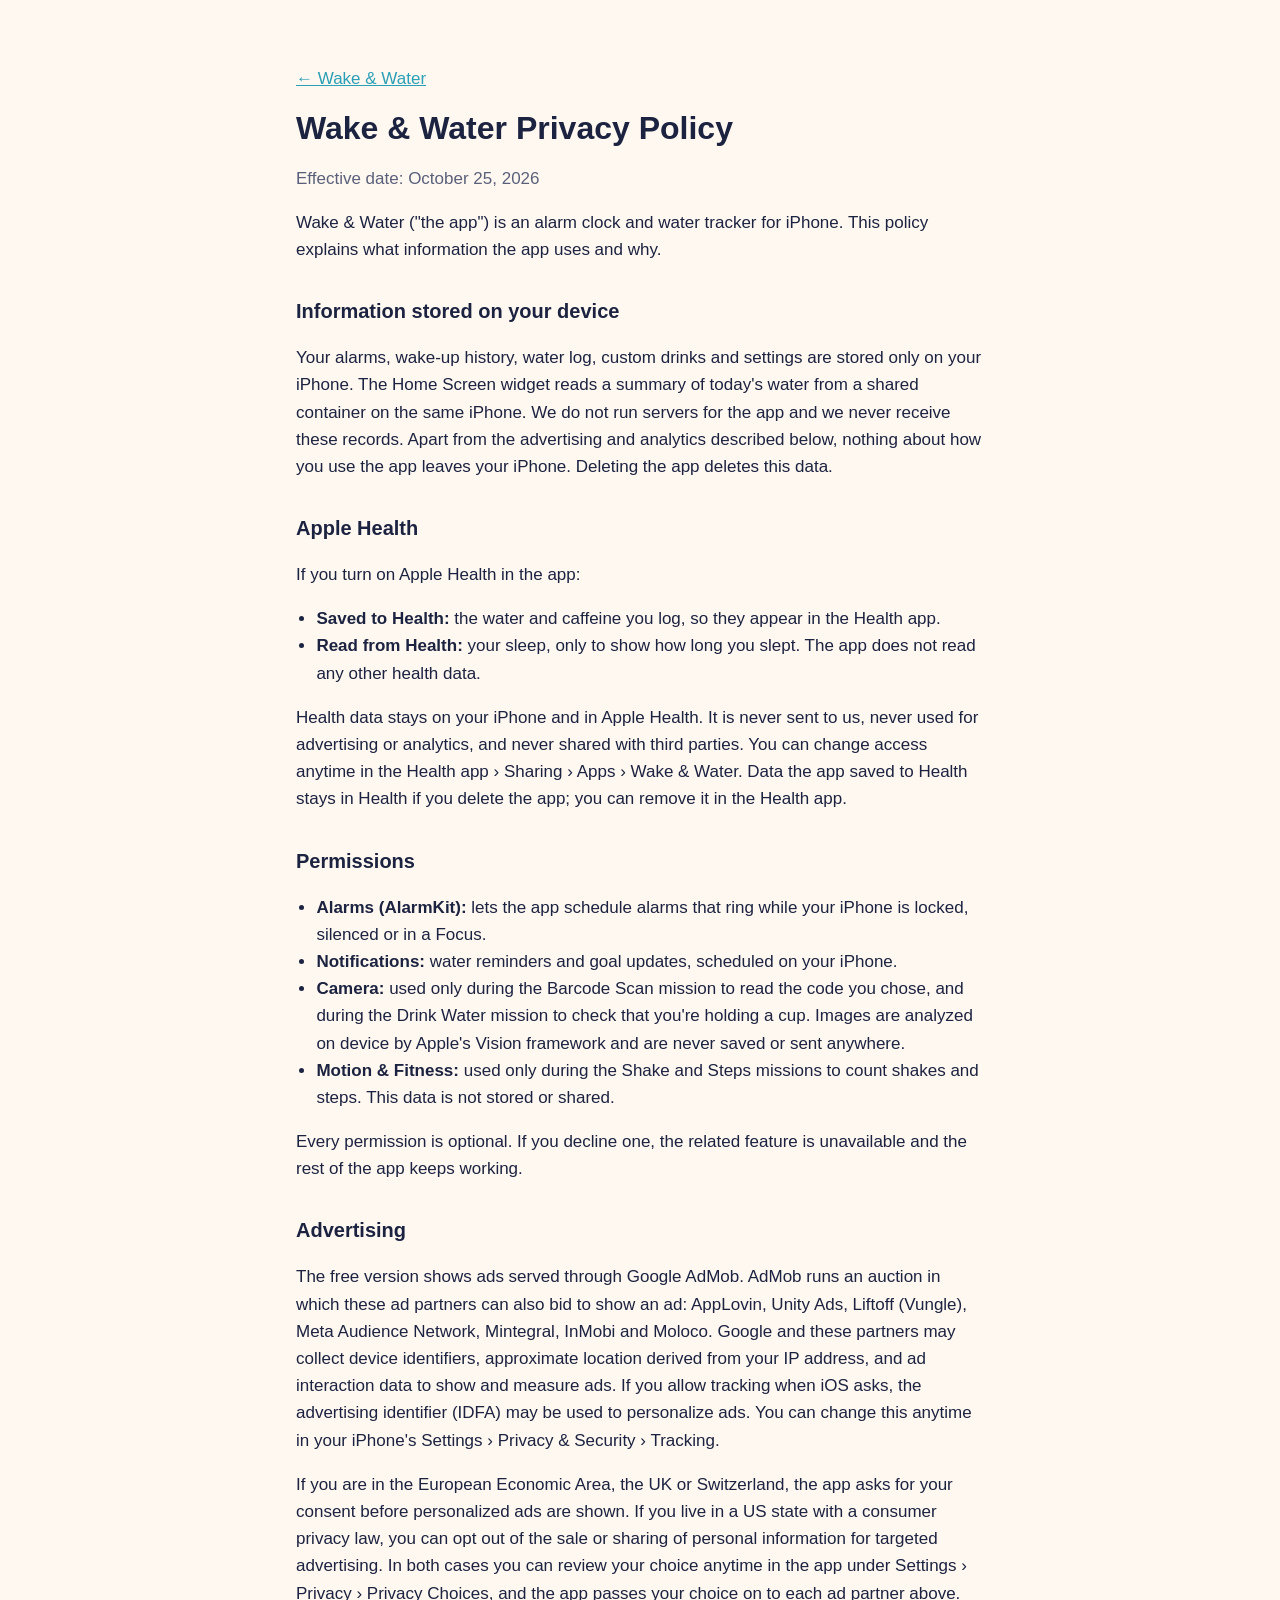
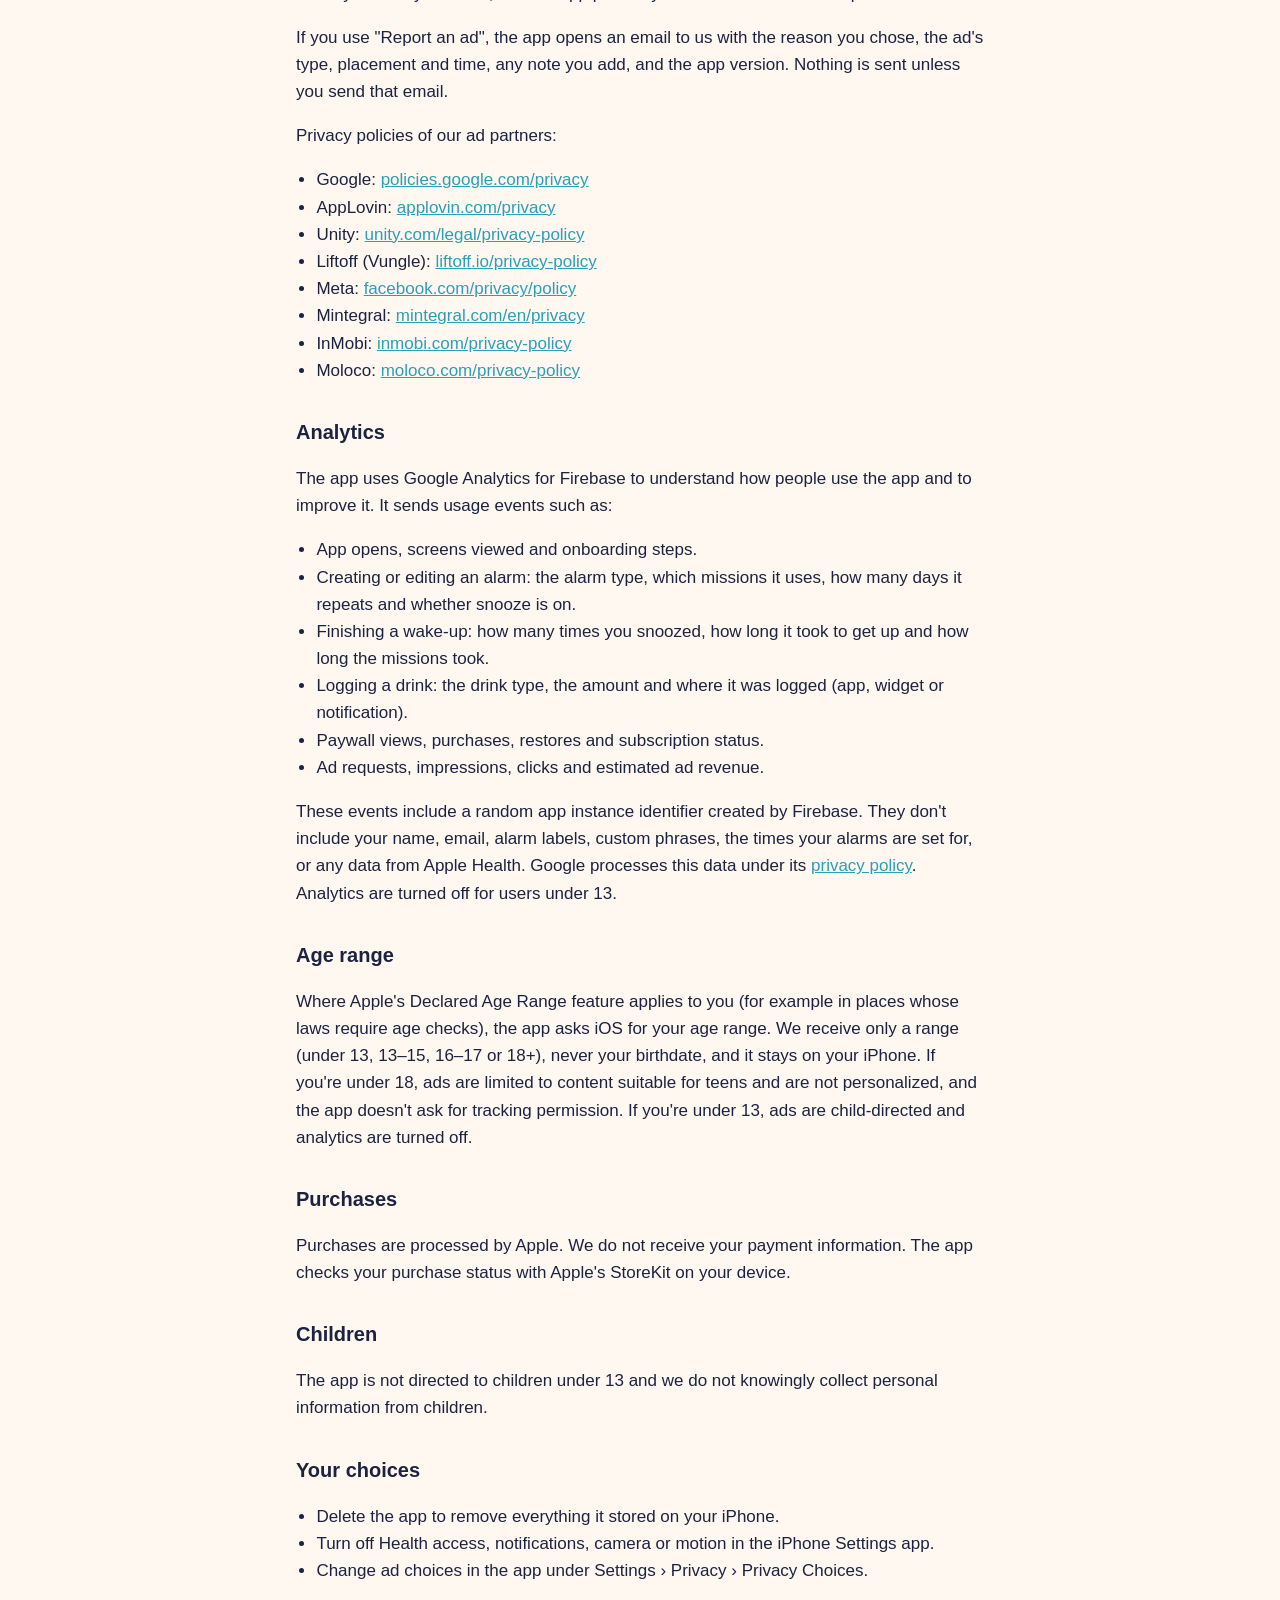
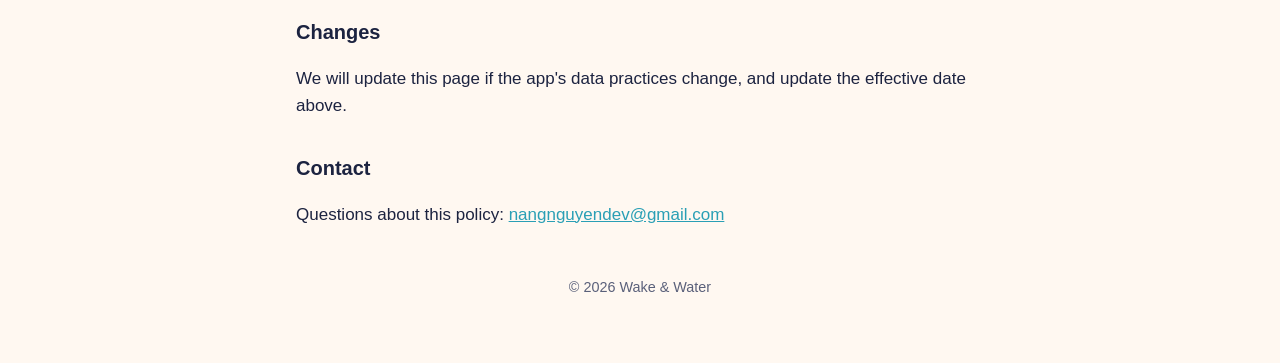
==== privacy/index.html @ 4f68ad0a "Wake & Water support, privacy policy and app-ads.txt Co-Authored-By: Claude Opus 5.5 <noreply@anthro" ====
<!doctype html>
<html lang="en">
<head>
  <meta charset="utf-8">
  <meta name="viewport" content="width=device-width, initial-scale=1">
  <title>Privacy Policy · Wake &amp; Water</title>
  <link rel="icon" href="../icon.png">
  <link rel="stylesheet" href="../style.css">
</head>
<body>
<main>
  <p><a href="../">← Wake &amp; Water</a></p>
  <h1>Wake &amp; Water Privacy Policy</h1>
  <p class="muted">Effective date: October 25, 2026</p>

  <p>Wake &amp; Water ("the app") is an alarm clock and water tracker for iPhone. This policy explains what information the app uses and why.</p>

  <h2>Information stored on your device</h2>
  <p>Your alarms, wake-up history, water log, custom drinks and settings are stored only on your iPhone. The Home Screen widget reads a summary of today's water from a shared container on the same iPhone. We do not run servers for the app and we never receive these records. Apart from the advertising and analytics described below, nothing about how you use the app leaves your iPhone. Deleting the app deletes this data.</p>

  <h2>Apple Health</h2>
  <p>If you turn on Apple Health in the app:</p>
  <ul>
    <li><strong>Saved to Health:</strong> the water and caffeine you log, so they appear in the Health app.</li>
    <li><strong>Read from Health:</strong> your sleep, only to show how long you slept. The app does not read any other health data.</li>
  </ul>
  <p>Health data stays on your iPhone and in Apple Health. It is never sent to us, never used for advertising or analytics, and never shared with third parties. You can change access anytime in the Health app › Sharing › Apps › Wake &amp; Water. Data the app saved to Health stays in Health if you delete the app; you can remove it in the Health app.</p>

  <h2>Permissions</h2>
  <ul>
    <li><strong>Alarms (AlarmKit):</strong> lets the app schedule alarms that ring while your iPhone is locked, silenced or in a Focus.</li>
    <li><strong>Notifications:</strong> water reminders and goal updates, scheduled on your iPhone.</li>
    <li><strong>Camera:</strong> used only during the Barcode Scan mission to read the code you chose, and during the Drink Water mission to check that you're holding a cup. Images are analyzed on device by Apple's Vision framework and are never saved or sent anywhere.</li>
    <li><strong>Motion &amp; Fitness:</strong> used only during the Shake and Steps missions to count shakes and steps. This data is not stored or shared.</li>
  </ul>
  <p>Every permission is optional. If you decline one, the related feature is unavailable and the rest of the app keeps working.</p>

  <h2>Advertising</h2>
  <p>The free version shows ads served through Google AdMob. AdMob runs an auction in which these ad partners can also bid to show an ad: AppLovin, Unity Ads, Liftoff (Vungle), Meta Audience Network, Mintegral, InMobi and Moloco. Google and these partners may collect device identifiers, approximate location derived from your IP address, and ad interaction data to show and measure ads. If you allow tracking when iOS asks, the advertising identifier (IDFA) may be used to personalize ads. You can change this anytime in your iPhone's Settings › Privacy &amp; Security › Tracking.</p>
  <p>If you are in the European Economic Area, the UK or Switzerland, the app asks for your consent before personalized ads are shown. If you live in a US state with a consumer privacy law, you can opt out of the sale or sharing of personal information for targeted advertising. In both cases you can review your choice anytime in the app under Settings › Privacy › Privacy Choices, and the app passes your choice on to each ad partner above.</p>
  <p>If you use "Report an ad", the app opens an email to us with the reason you chose, the ad's type, placement and time, any note you add, and the app version. Nothing is sent unless you send that email.</p>
  <p>Privacy policies of our ad partners:</p>
  <ul>
    <li>Google: <a href="https://policies.google.com/privacy">policies.google.com/privacy</a></li>
    <li>AppLovin: <a href="https://www.applovin.com/privacy/">applovin.com/privacy</a></li>
    <li>Unity: <a href="https://unity.com/legal/privacy-policy">unity.com/legal/privacy-policy</a></li>
    <li>Liftoff (Vungle): <a href="https://liftoff.io/privacy-policy/">liftoff.io/privacy-policy</a></li>
    <li>Meta: <a href="https://www.facebook.com/privacy/policy/">facebook.com/privacy/policy</a></li>
    <li>Mintegral: <a href="https://www.mintegral.com/en/privacy">mintegral.com/en/privacy</a></li>
    <li>InMobi: <a href="https://www.inmobi.com/privacy-policy">inmobi.com/privacy-policy</a></li>
    <li>Moloco: <a href="https://www.moloco.com/privacy-policy">moloco.com/privacy-policy</a></li>
  </ul>

  <h2>Analytics</h2>
  <p>The app uses Google Analytics for Firebase to understand how people use the app and to improve it. It sends usage events such as:</p>
  <ul>
    <li>App opens, screens viewed and onboarding steps.</li>
    <li>Creating or editing an alarm: the alarm type, which missions it uses, how many days it repeats and whether snooze is on.</li>
    <li>Finishing a wake-up: how many times you snoozed, how long it took to get up and how long the missions took.</li>
    <li>Logging a drink: the drink type, the amount and where it was logged (app, widget or notification).</li>
    <li>Paywall views, purchases, restores and subscription status.</li>
    <li>Ad requests, impressions, clicks and estimated ad revenue.</li>
  </ul>
  <p>These events include a random app instance identifier created by Firebase. They don't include your name, email, alarm labels, custom phrases, the times your alarms are set for, or any data from Apple Health. Google processes this data under its <a href="https://policies.google.com/privacy">privacy policy</a>. Analytics are turned off for users under 13.</p>

  <h2>Age range</h2>
  <p>Where Apple's Declared Age Range feature applies to you (for example in places whose laws require age checks), the app asks iOS for your age range. We receive only a range (under 13, 13–15, 16–17 or 18+), never your birthdate, and it stays on your iPhone. If you're under 18, ads are limited to content suitable for teens and are not personalized, and the app doesn't ask for tracking permission. If you're under 13, ads are child-directed and analytics are turned off.</p>

  <h2>Purchases</h2>
  <p>Purchases are processed by Apple. We do not receive your payment information. The app checks your purchase status with Apple's StoreKit on your device.</p>

  <h2>Children</h2>
  <p>The app is not directed to children under 13 and we do not knowingly collect personal information from children.</p>

  <h2>Your choices</h2>
  <ul>
    <li>Delete the app to remove everything it stored on your iPhone.</li>
    <li>Turn off Health access, notifications, camera or motion in the iPhone Settings app.</li>
    <li>Change ad choices in the app under Settings › Privacy › Privacy Choices.</li>
  </ul>

  <h2>Changes</h2>
  <p>We will update this page if the app's data practices change, and update the effective date above.</p>

  <h2>Contact</h2>
  <p>Questions about this policy: <a href="mailto:nangnguyendev@gmail.com">nangnguyendev@gmail.com</a></p>

  <footer>© 2026 Wake &amp; Water</footer>
</main>
</body>
</html>
---- style.css ----
:root {
  --bg: #fff8f1;
  --surface: #ffffff;
  --text: #1c2340;
  --muted: #5a607a;
  --accent: #e8743b;
  --aqua: #2a9fb5;
  --stroke: #eadfd3;
  color-scheme: light dark;
}
@media (prefers-color-scheme: dark) {
  :root:not([data-theme="light"]) {
    --bg: #12162b;
    --surface: #1c2140;
    --text: #f4efe9;
    --muted: #b3b7cc;
    --accent: #ff9a5c;
    --aqua: #5fd0e3;
    --stroke: #2c3254;
  }
}
* { box-sizing: border-box; }
body {
  margin: 0;
  background: var(--bg);
  color: var(--text);
  font: 17px/1.6 -apple-system, BlinkMacSystemFont, "SF Pro Text", "Segoe UI", Roboto, sans-serif;
}
main { max-width: 720px; margin: 0 auto; padding: 48px 16px 64px; }
header.hero { text-align: center; padding-bottom: 24px; }
header.hero img { width: 112px; height: 112px; border-radius: 25px; box-shadow: 0 8px 24px rgba(0,0,0,.15); }
h1 { font-size: 2rem; line-height: 1.2; margin: 16px 0 8px; }
h2 { font-size: 1.25rem; margin: 32px 0 8px; }
p, li { color: var(--text); }
.lead { color: var(--muted); font-size: 1.1rem; margin: 0; }
.muted { color: var(--muted); }
a { color: var(--aqua); }
.card { background: var(--surface); border: 1px solid var(--stroke); border-radius: 16px; padding: 20px; margin: 16px 0; }
.links { display: flex; flex-wrap: wrap; gap: 12px; justify-content: center; margin-top: 20px; }
.button { display: inline-block; padding: 10px 18px; border-radius: 999px; background: var(--accent); color: #1c2340; font-weight: 600; text-decoration: none; }
.button.secondary { background: transparent; color: var(--text); border: 1px solid var(--stroke); }
footer { margin-top: 48px; text-align: center; font-size: .9rem; color: var(--muted); }
ul { padding-left: 1.2em; }
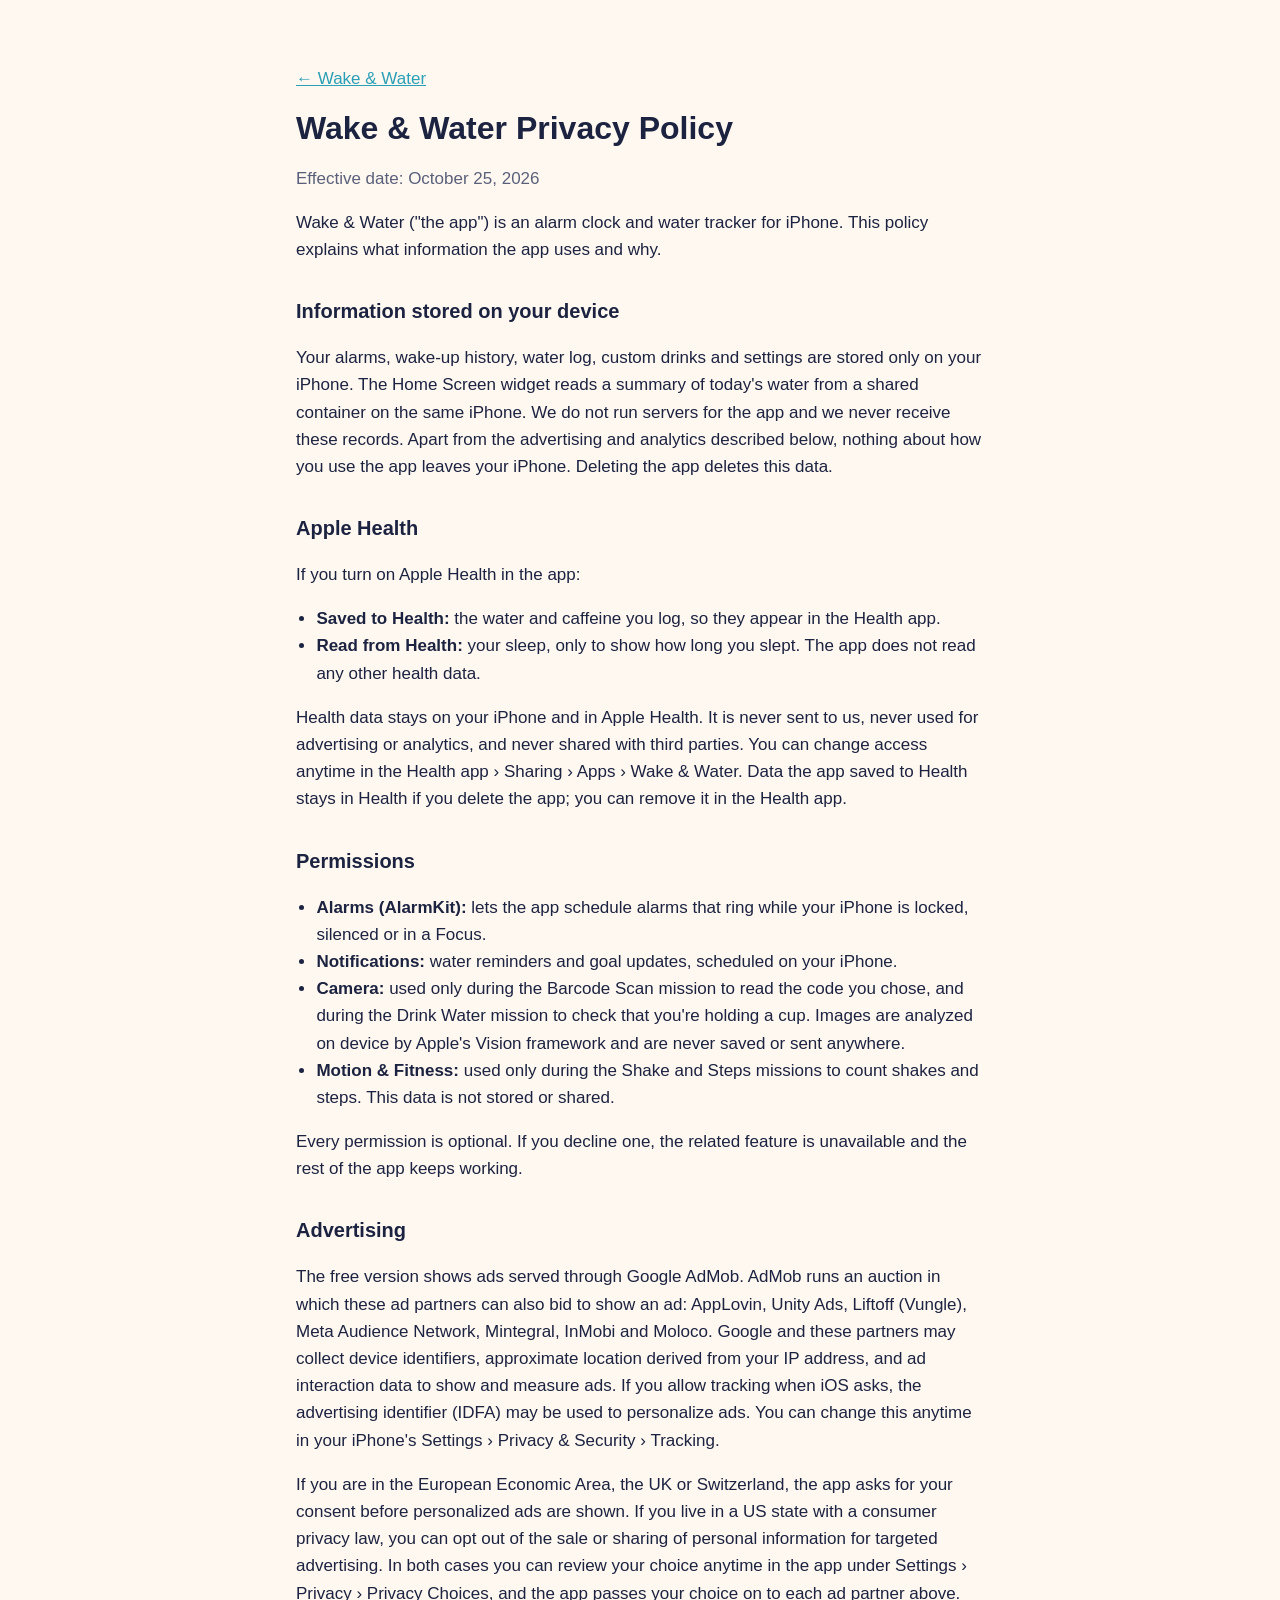
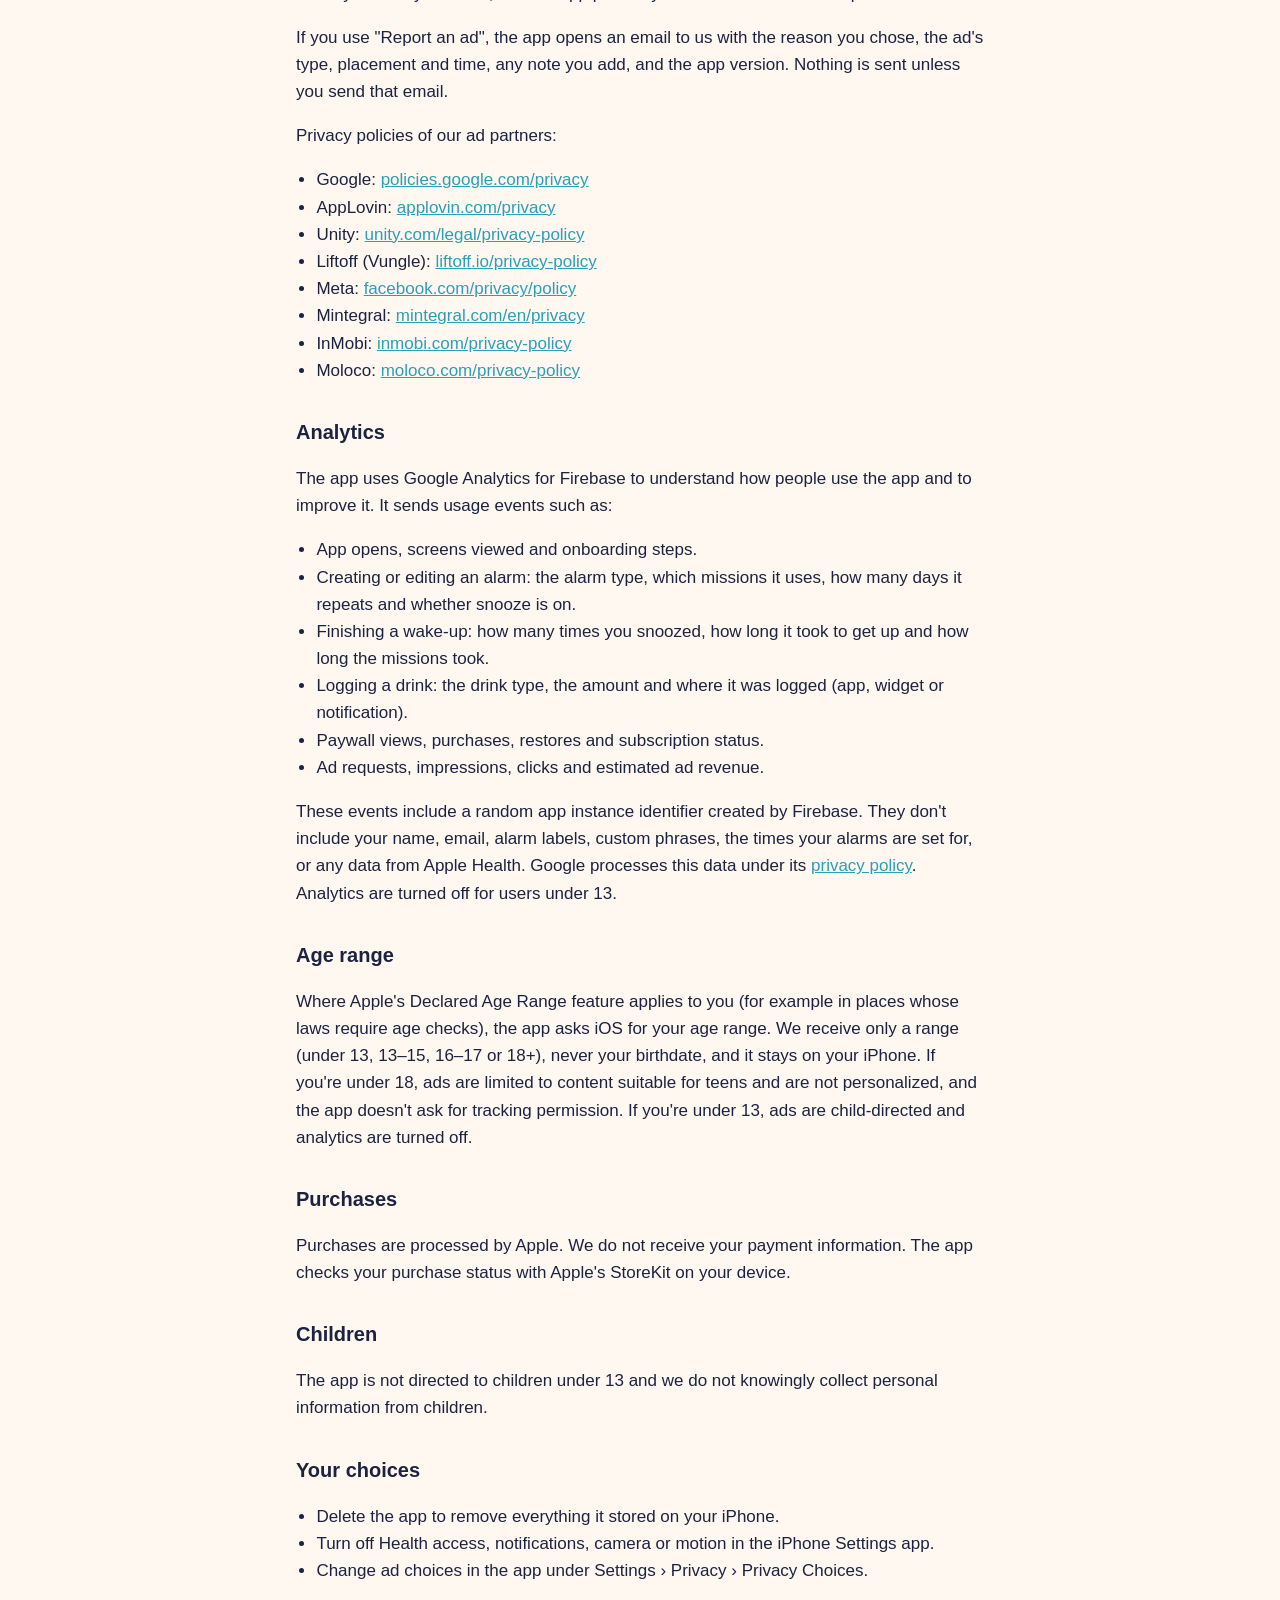
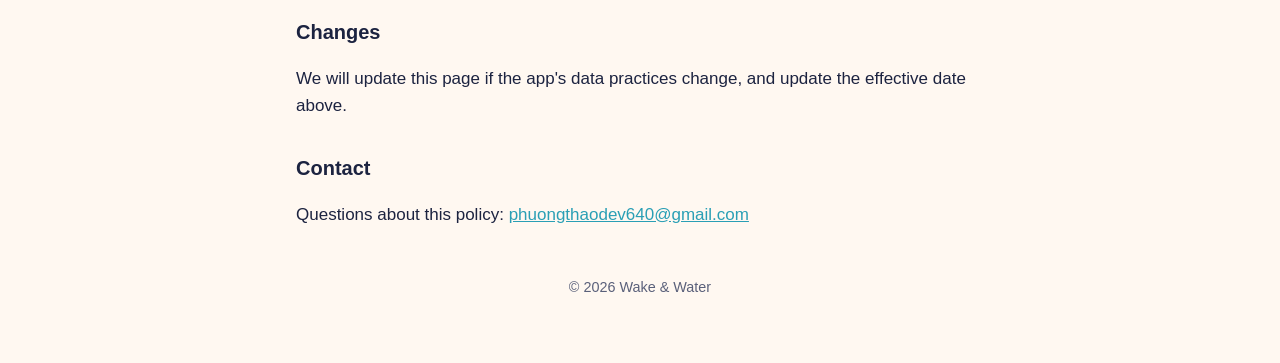
==== commit b315c61b: "Support email is now phuongthaodev640@gmail.com Co-Authored-By: Claude Opus 5.5 <noreply@anthropic.c" ====
--- a/privacy/index.html
+++ b/privacy/index.html
@@ -83,7 +83,7 @@
   <p>We will update this page if the app's data practices change, and update the effective date above.</p>
 
   <h2>Contact</h2>
-  <p>Questions about this policy: <a href="mailto:nangnguyendev@gmail.com">nangnguyendev@gmail.com</a></p>
+  <p>Questions about this policy: <a href="mailto:phuongthaodev640@gmail.com">phuongthaodev640@gmail.com</a></p>
 
   <footer>© 2026 Wake &amp; Water</footer>
 </main>
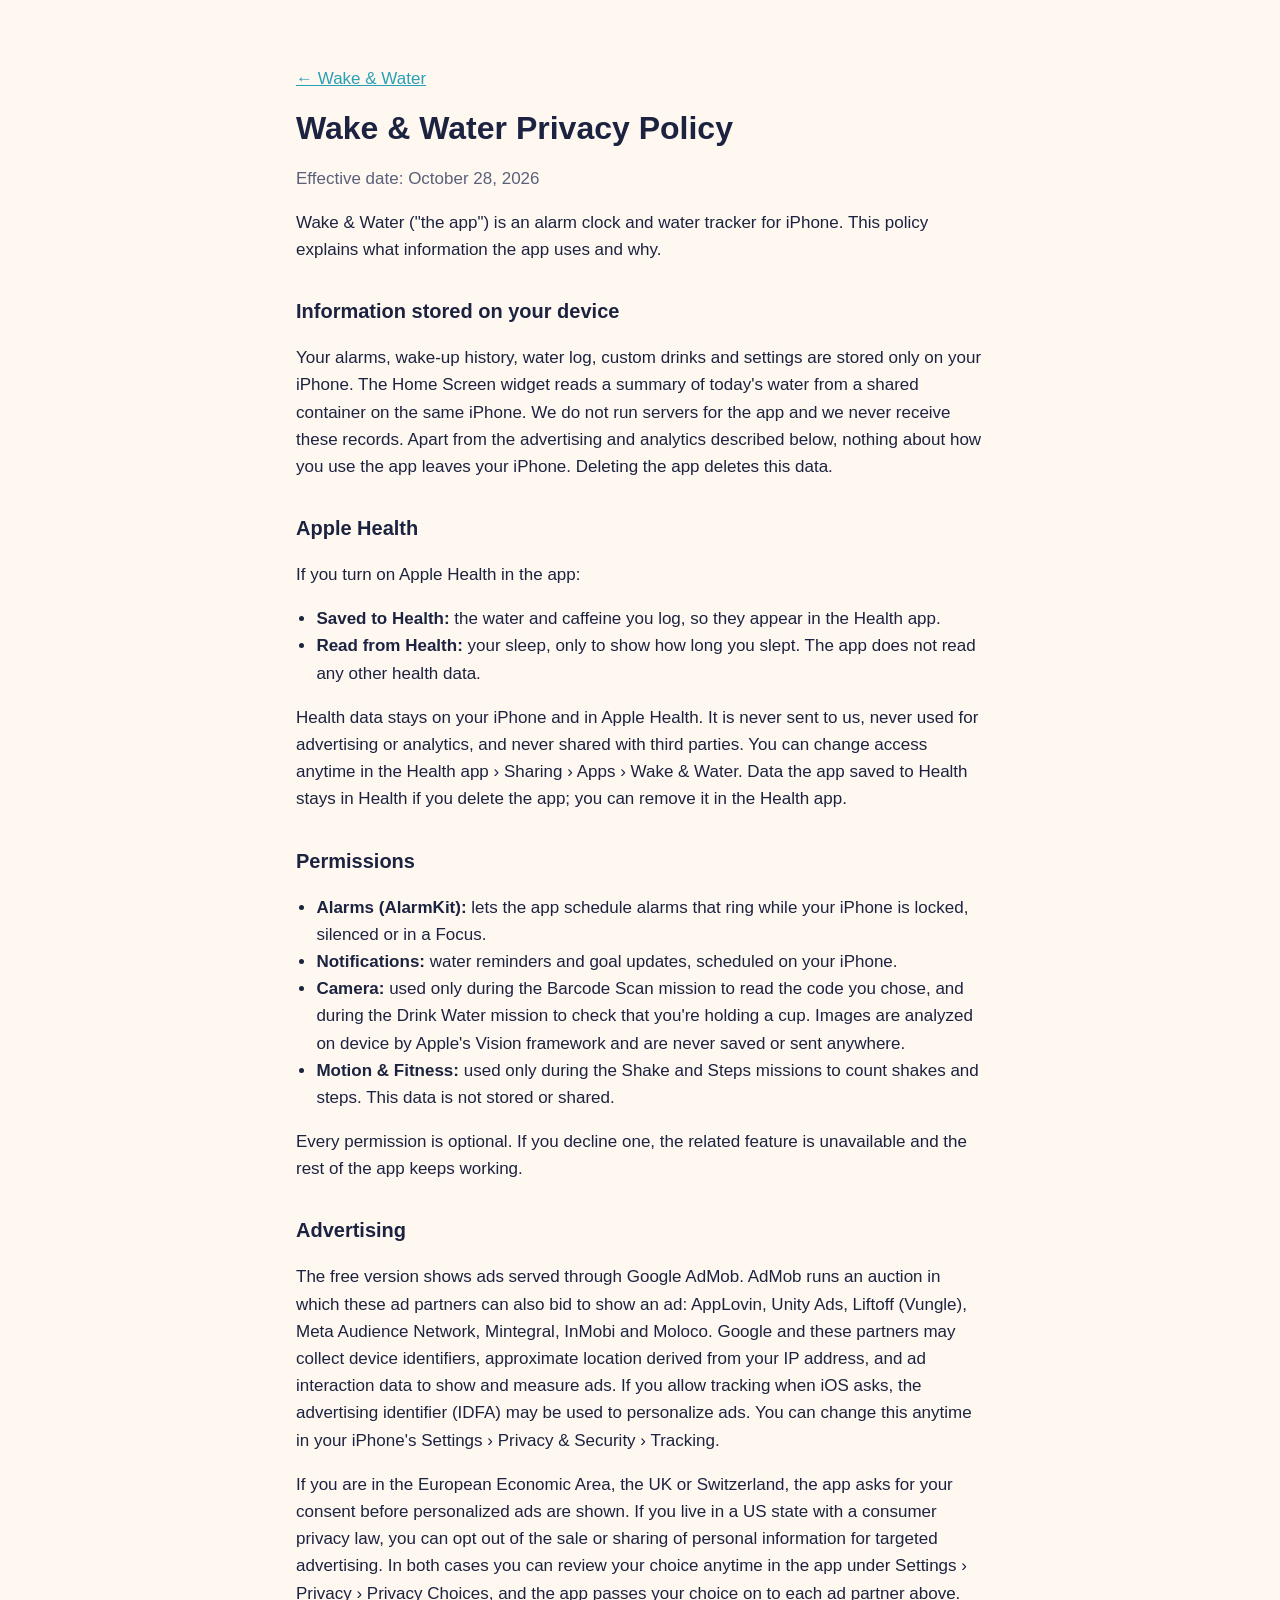
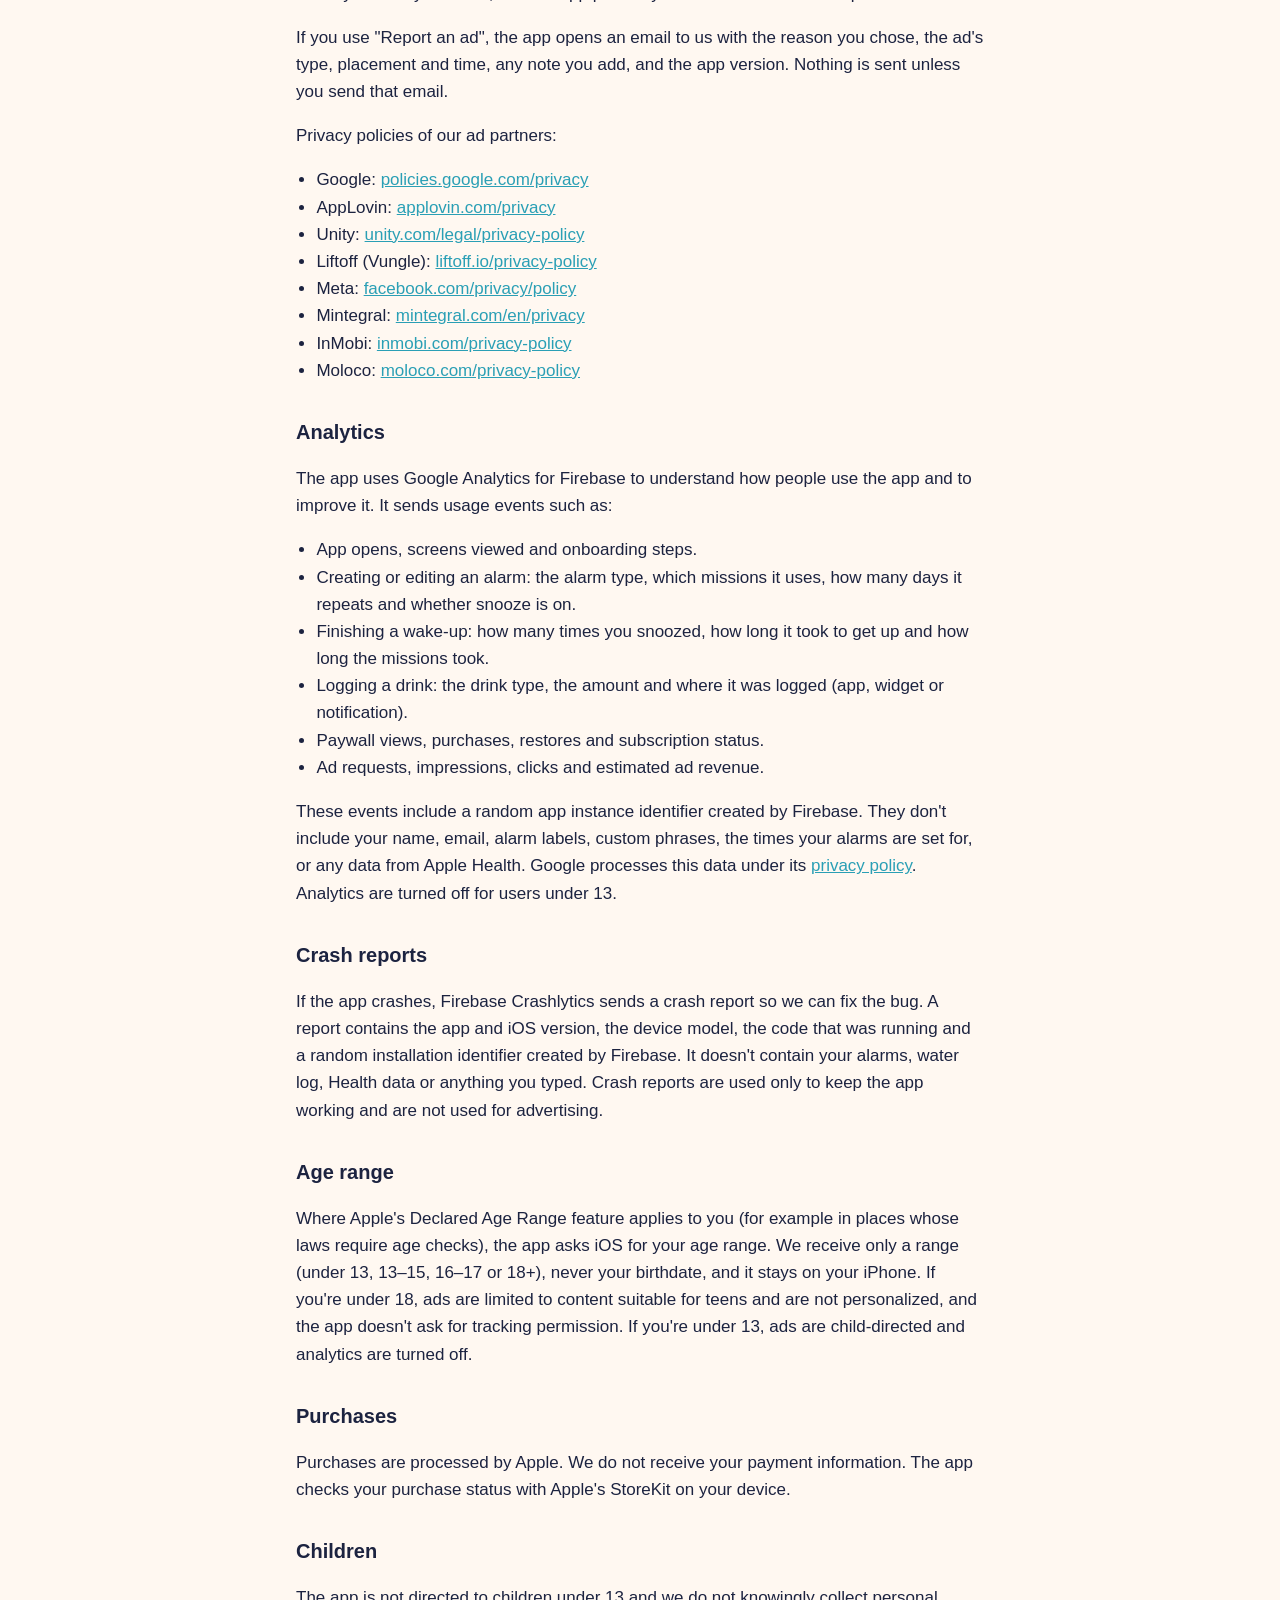
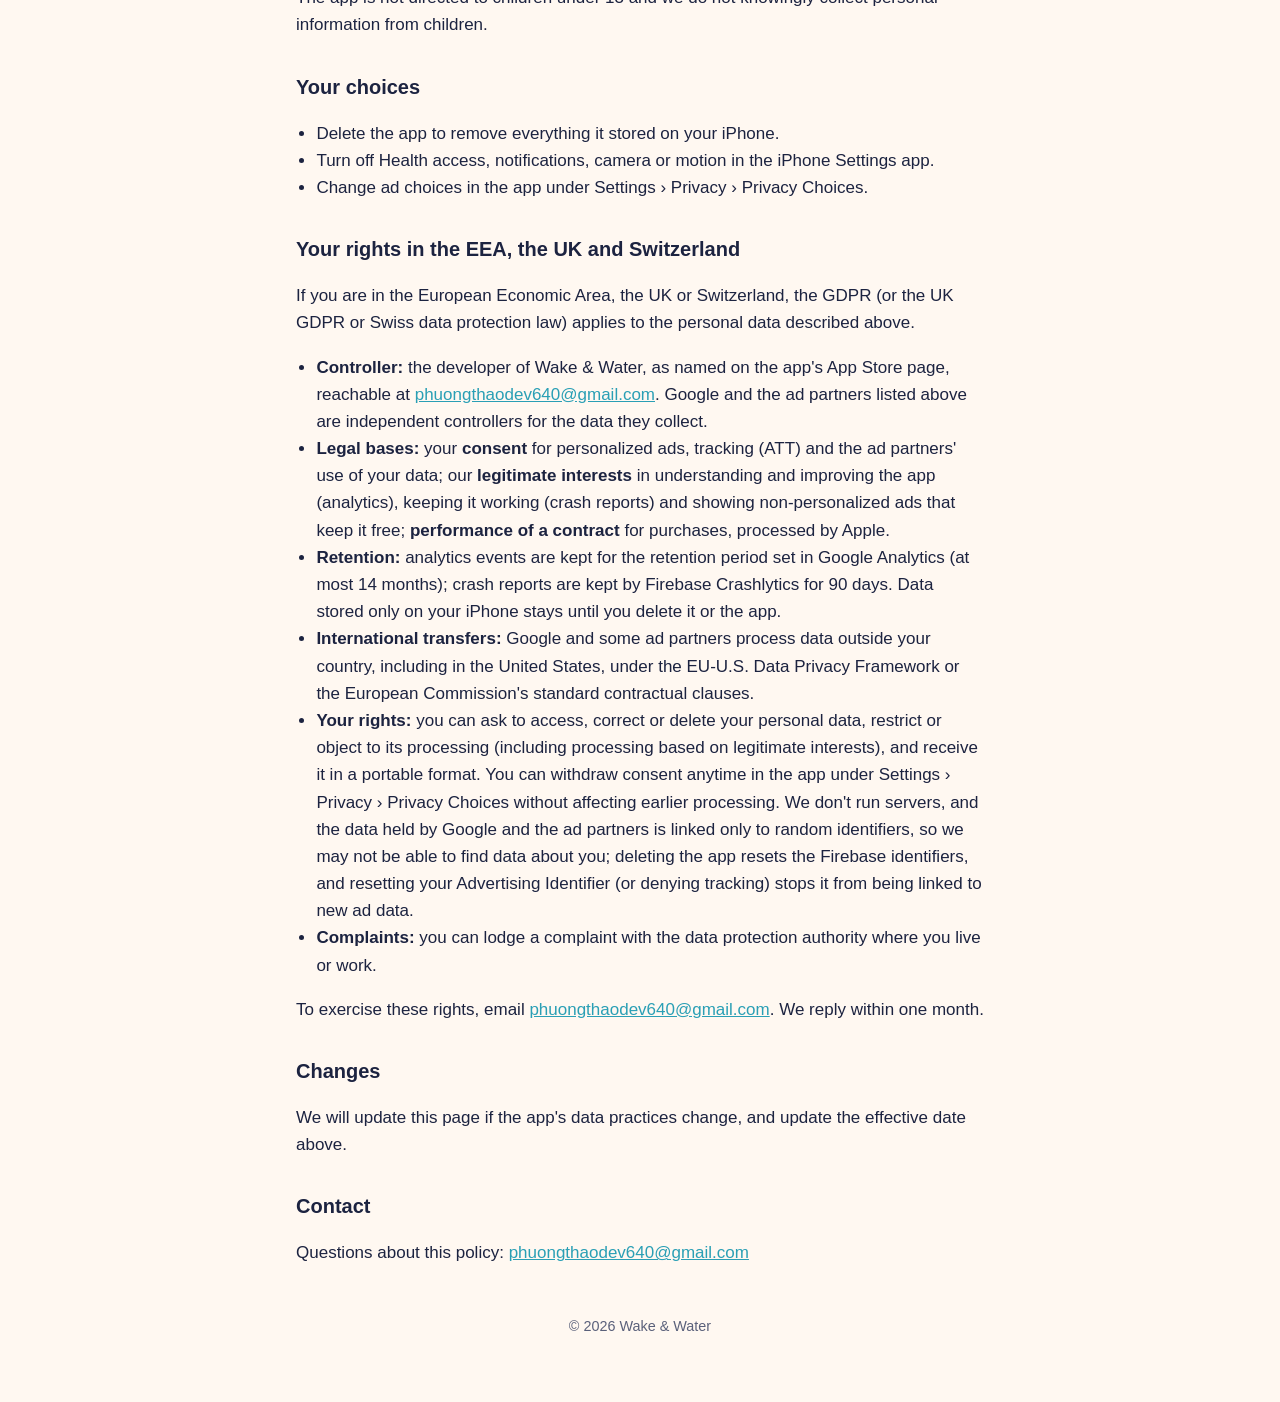
==== commit 58930b9c: "Privacy policy: crash reports and GDPR rights; new app icon Co-Authored-By: Claude Opus 5.5 <noreply" ====
--- a/privacy/index.html
+++ b/privacy/index.html
@@ -11,7 +11,7 @@
 <main>
   <p><a href="../">← Wake &amp; Water</a></p>
   <h1>Wake &amp; Water Privacy Policy</h1>
-  <p class="muted">Effective date: October 25, 2026</p>
+  <p class="muted">Effective date: October 28, 2026</p>
 
   <p>Wake &amp; Water ("the app") is an alarm clock and water tracker for iPhone. This policy explains what information the app uses and why.</p>
 
@@ -63,6 +63,9 @@
   </ul>
   <p>These events include a random app instance identifier created by Firebase. They don't include your name, email, alarm labels, custom phrases, the times your alarms are set for, or any data from Apple Health. Google processes this data under its <a href="https://policies.google.com/privacy">privacy policy</a>. Analytics are turned off for users under 13.</p>
 
+  <h2>Crash reports</h2>
+  <p>If the app crashes, Firebase Crashlytics sends a crash report so we can fix the bug. A report contains the app and iOS version, the device model, the code that was running and a random installation identifier created by Firebase. It doesn't contain your alarms, water log, Health data or anything you typed. Crash reports are used only to keep the app working and are not used for advertising.</p>
+
   <h2>Age range</h2>
   <p>Where Apple's Declared Age Range feature applies to you (for example in places whose laws require age checks), the app asks iOS for your age range. We receive only a range (under 13, 13–15, 16–17 or 18+), never your birthdate, and it stays on your iPhone. If you're under 18, ads are limited to content suitable for teens and are not personalized, and the app doesn't ask for tracking permission. If you're under 13, ads are child-directed and analytics are turned off.</p>
 
@@ -79,6 +82,18 @@
     <li>Change ad choices in the app under Settings › Privacy › Privacy Choices.</li>
   </ul>
 
+  <h2>Your rights in the EEA, the UK and Switzerland</h2>
+  <p>If you are in the European Economic Area, the UK or Switzerland, the GDPR (or the UK GDPR or Swiss data protection law) applies to the personal data described above.</p>
+  <ul>
+    <li><strong>Controller:</strong> the developer of Wake &amp; Water, as named on the app's App Store page, reachable at <a href="mailto:phuongthaodev640@gmail.com">phuongthaodev640@gmail.com</a>. Google and the ad partners listed above are independent controllers for the data they collect.</li>
+    <li><strong>Legal bases:</strong> your <strong>consent</strong> for personalized ads, tracking (ATT) and the ad partners' use of your data; our <strong>legitimate interests</strong> in understanding and improving the app (analytics), keeping it working (crash reports) and showing non-personalized ads that keep it free; <strong>performance of a contract</strong> for purchases, processed by Apple.</li>
+    <li><strong>Retention:</strong> analytics events are kept for the retention period set in Google Analytics (at most 14 months); crash reports are kept by Firebase Crashlytics for 90 days. Data stored only on your iPhone stays until you delete it or the app.</li>
+    <li><strong>International transfers:</strong> Google and some ad partners process data outside your country, including in the United States, under the EU-U.S. Data Privacy Framework or the European Commission's standard contractual clauses.</li>
+    <li><strong>Your rights:</strong> you can ask to access, correct or delete your personal data, restrict or object to its processing (including processing based on legitimate interests), and receive it in a portable format. You can withdraw consent anytime in the app under Settings › Privacy › Privacy Choices without affecting earlier processing. We don't run servers, and the data held by Google and the ad partners is linked only to random identifiers, so we may not be able to find data about you; deleting the app resets the Firebase identifiers, and resetting your Advertising Identifier (or denying tracking) stops it from being linked to new ad data.</li>
+    <li><strong>Complaints:</strong> you can lodge a complaint with the data protection authority where you live or work.</li>
+  </ul>
+  <p>To exercise these rights, email <a href="mailto:phuongthaodev640@gmail.com">phuongthaodev640@gmail.com</a>. We reply within one month.</p>
+
   <h2>Changes</h2>
   <p>We will update this page if the app's data practices change, and update the effective date above.</p>
 
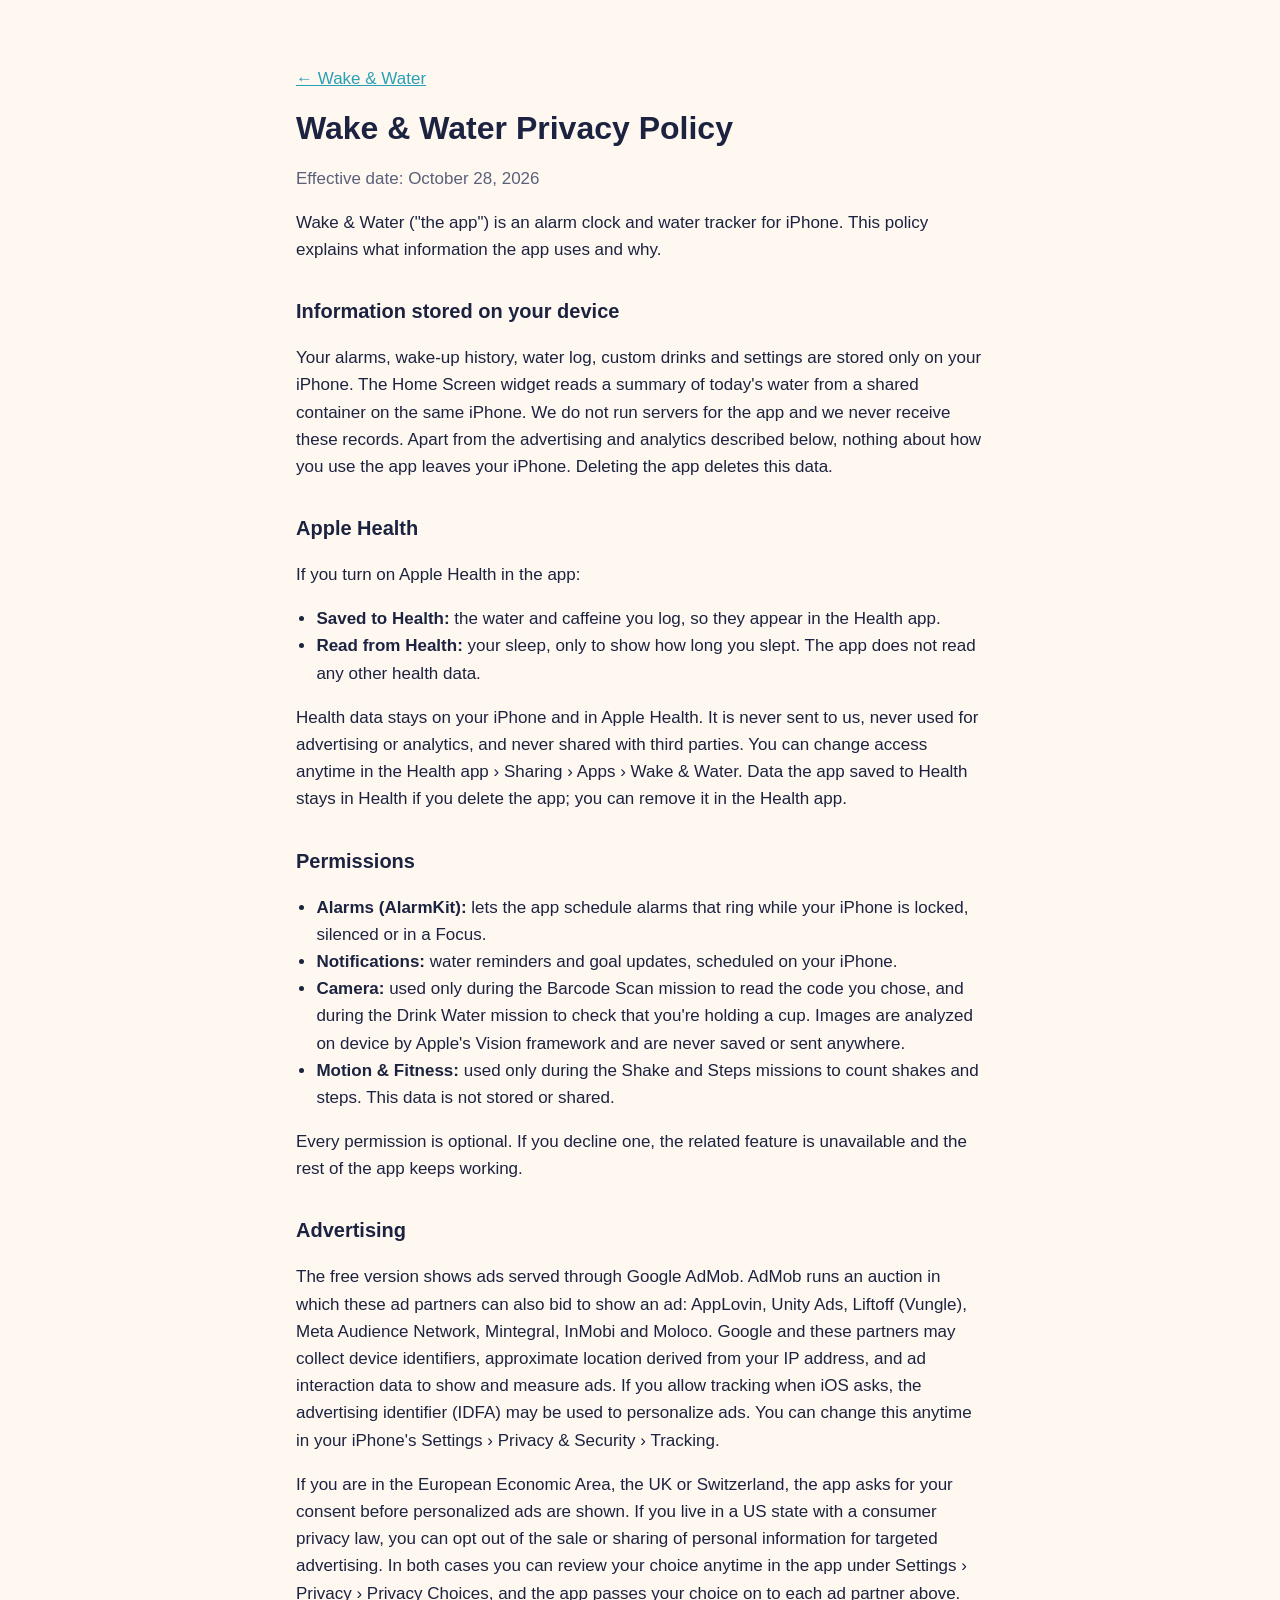
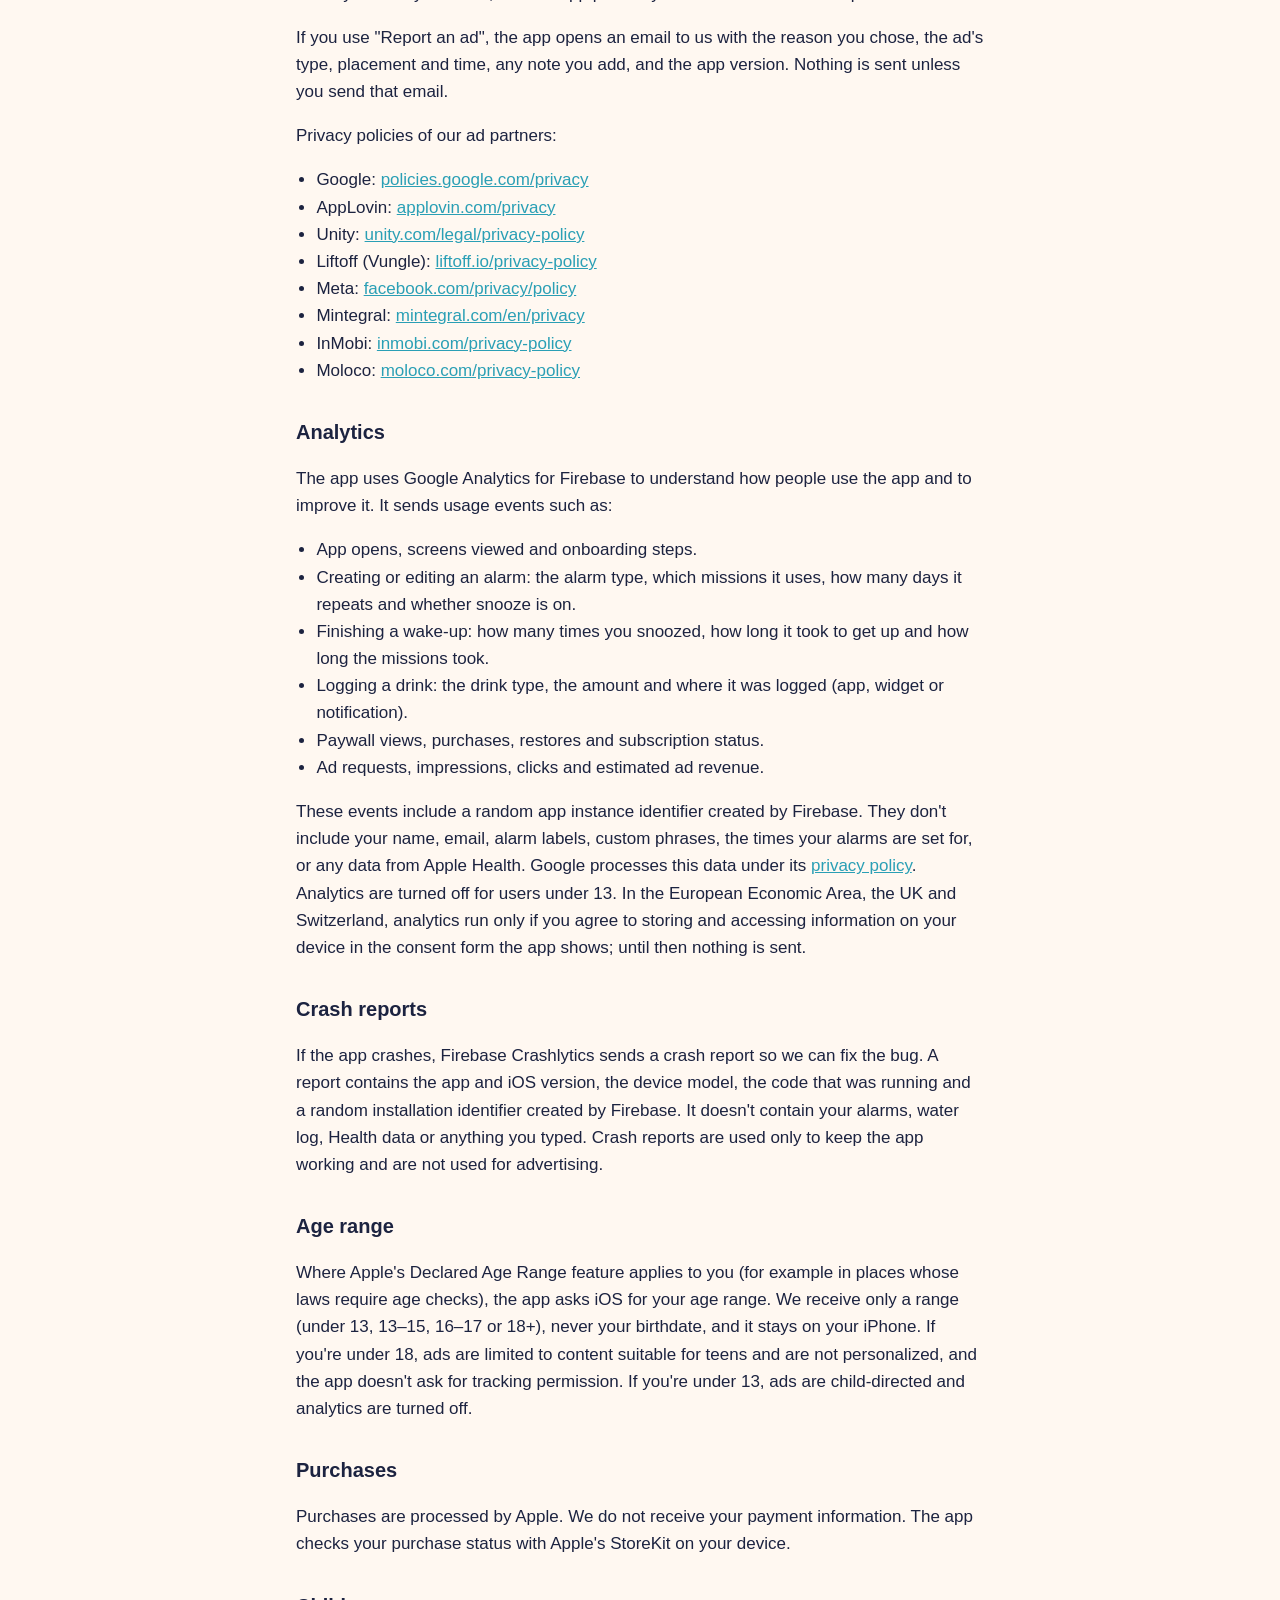
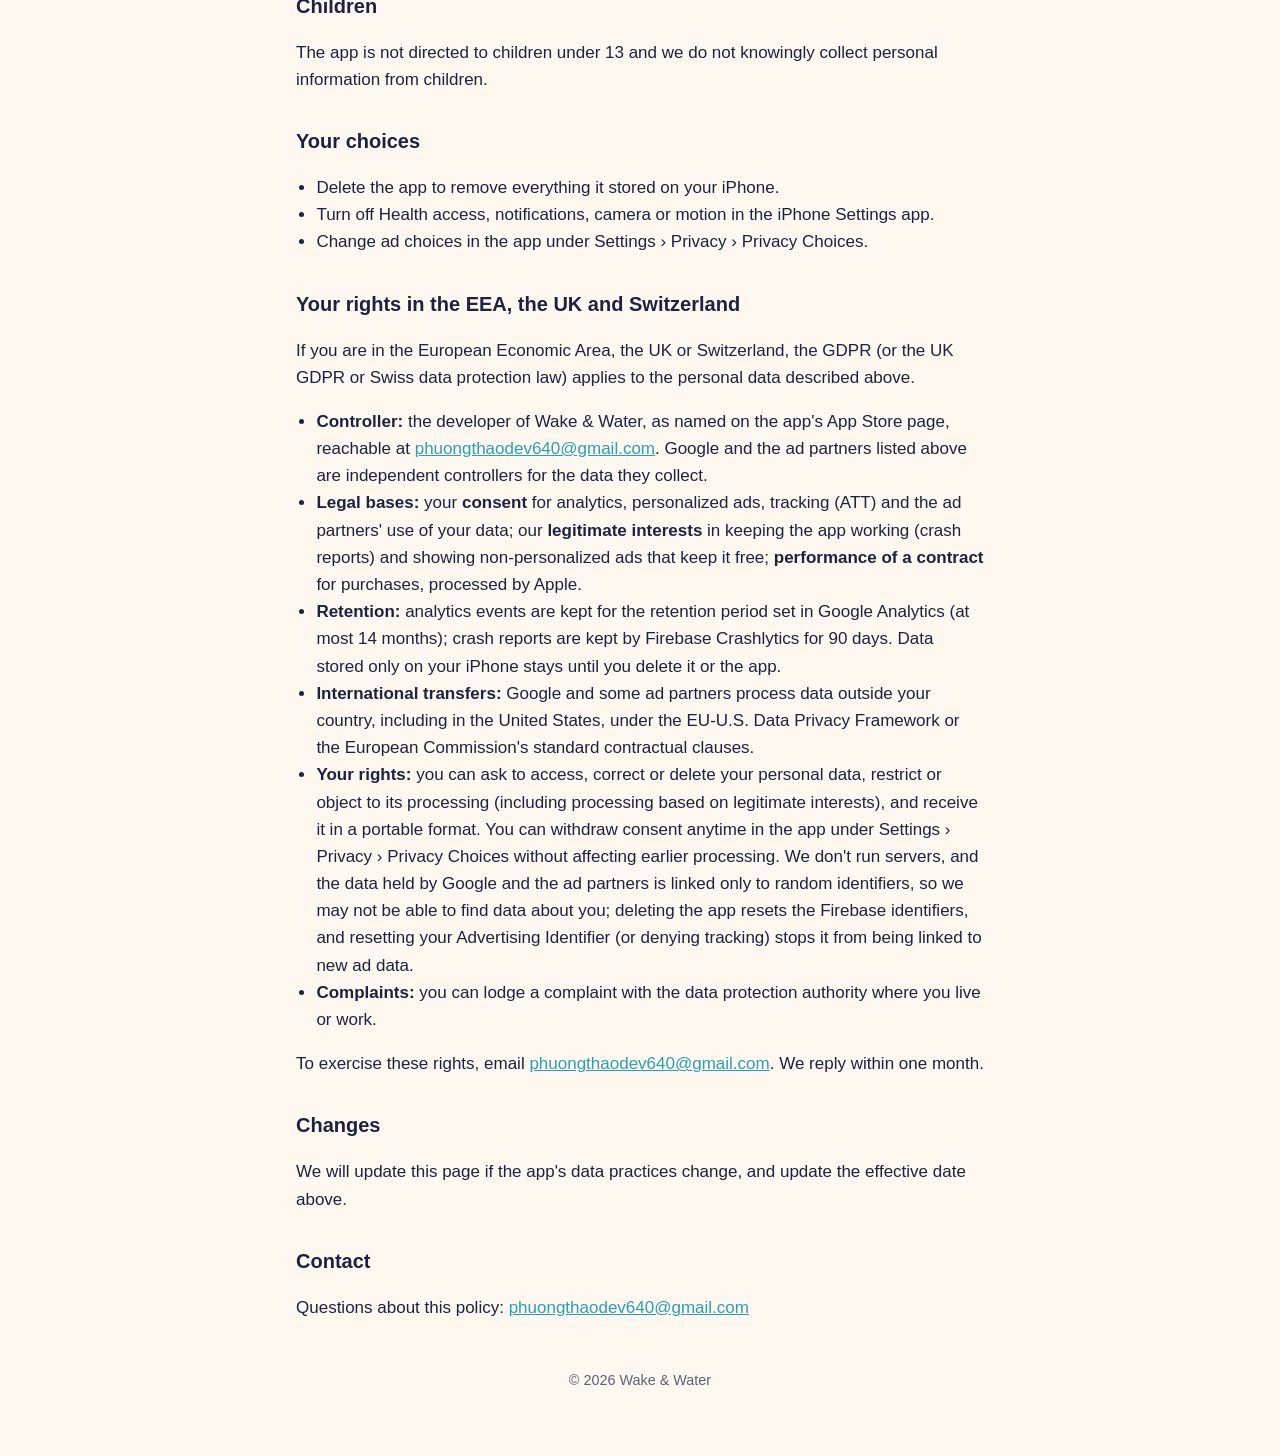
==== commit 08359516: "Privacy policy: analytics need consent in the EEA, UK and Switzerland Co-Authored-By: Claude Opus 5." ====
--- a/privacy/index.html
+++ b/privacy/index.html
@@ -61,7 +61,7 @@
     <li>Paywall views, purchases, restores and subscription status.</li>
     <li>Ad requests, impressions, clicks and estimated ad revenue.</li>
   </ul>
-  <p>These events include a random app instance identifier created by Firebase. They don't include your name, email, alarm labels, custom phrases, the times your alarms are set for, or any data from Apple Health. Google processes this data under its <a href="https://policies.google.com/privacy">privacy policy</a>. Analytics are turned off for users under 13.</p>
+  <p>These events include a random app instance identifier created by Firebase. They don't include your name, email, alarm labels, custom phrases, the times your alarms are set for, or any data from Apple Health. Google processes this data under its <a href="https://policies.google.com/privacy">privacy policy</a>. Analytics are turned off for users under 13. In the European Economic Area, the UK and Switzerland, analytics run only if you agree to storing and accessing information on your device in the consent form the app shows; until then nothing is sent.</p>
 
   <h2>Crash reports</h2>
   <p>If the app crashes, Firebase Crashlytics sends a crash report so we can fix the bug. A report contains the app and iOS version, the device model, the code that was running and a random installation identifier created by Firebase. It doesn't contain your alarms, water log, Health data or anything you typed. Crash reports are used only to keep the app working and are not used for advertising.</p>
@@ -86,7 +86,7 @@
   <p>If you are in the European Economic Area, the UK or Switzerland, the GDPR (or the UK GDPR or Swiss data protection law) applies to the personal data described above.</p>
   <ul>
     <li><strong>Controller:</strong> the developer of Wake &amp; Water, as named on the app's App Store page, reachable at <a href="mailto:phuongthaodev640@gmail.com">phuongthaodev640@gmail.com</a>. Google and the ad partners listed above are independent controllers for the data they collect.</li>
-    <li><strong>Legal bases:</strong> your <strong>consent</strong> for personalized ads, tracking (ATT) and the ad partners' use of your data; our <strong>legitimate interests</strong> in understanding and improving the app (analytics), keeping it working (crash reports) and showing non-personalized ads that keep it free; <strong>performance of a contract</strong> for purchases, processed by Apple.</li>
+    <li><strong>Legal bases:</strong> your <strong>consent</strong> for analytics, personalized ads, tracking (ATT) and the ad partners' use of your data; our <strong>legitimate interests</strong> in keeping the app working (crash reports) and showing non-personalized ads that keep it free; <strong>performance of a contract</strong> for purchases, processed by Apple.</li>
     <li><strong>Retention:</strong> analytics events are kept for the retention period set in Google Analytics (at most 14 months); crash reports are kept by Firebase Crashlytics for 90 days. Data stored only on your iPhone stays until you delete it or the app.</li>
     <li><strong>International transfers:</strong> Google and some ad partners process data outside your country, including in the United States, under the EU-U.S. Data Privacy Framework or the European Commission's standard contractual clauses.</li>
     <li><strong>Your rights:</strong> you can ask to access, correct or delete your personal data, restrict or object to its processing (including processing based on legitimate interests), and receive it in a portable format. You can withdraw consent anytime in the app under Settings › Privacy › Privacy Choices without affecting earlier processing. We don't run servers, and the data held by Google and the ad partners is linked only to random identifiers, so we may not be able to find data about you; deleting the app resets the Firebase identifiers, and resetting your Advertising Identifier (or denying tracking) stops it from being linked to new ad data.</li>
